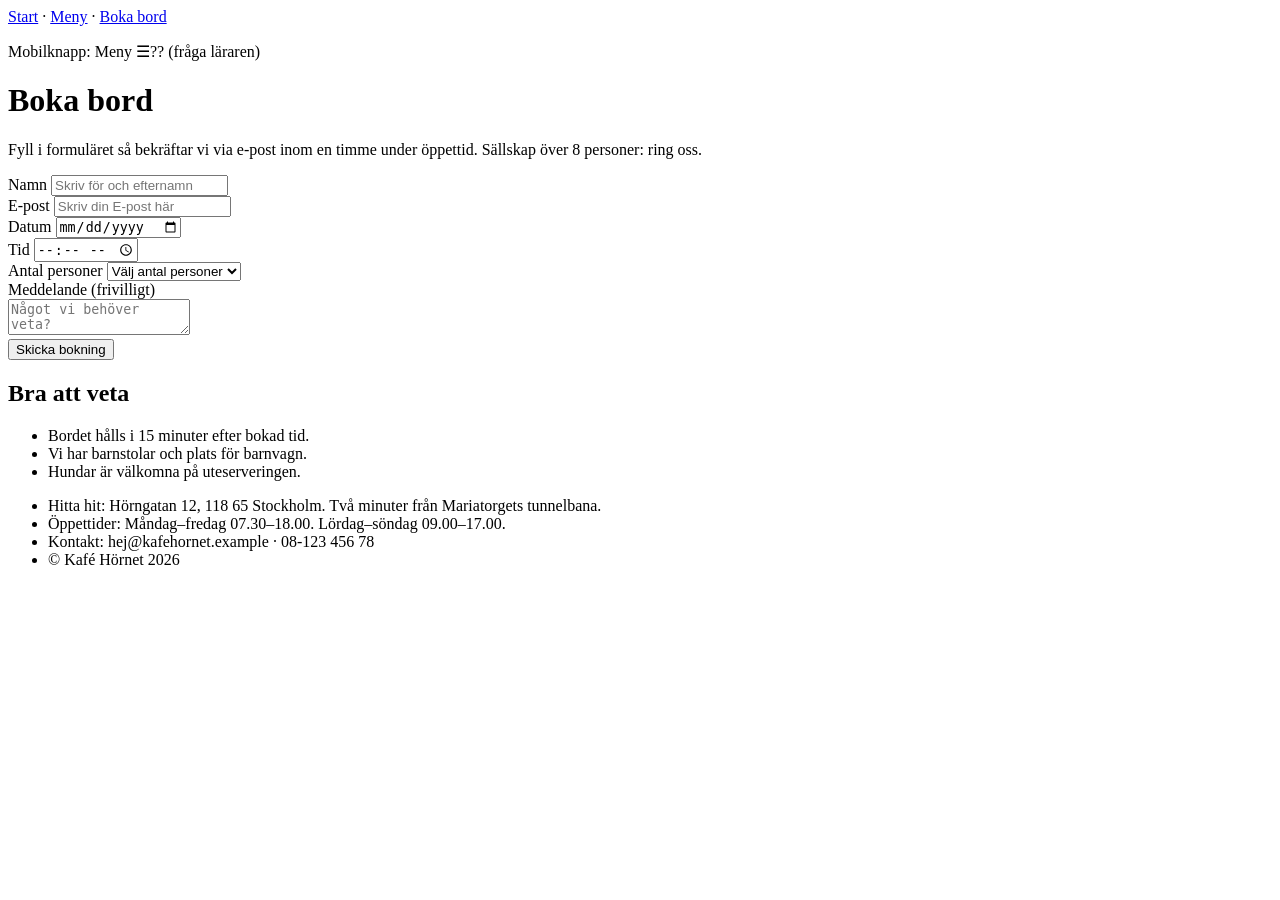
==== booking.html @ 67cbfc7f "Klar med ändringar" ====
<!doctype html>
<html lang="sv">

<head>
    <meta charset="utf-8">
    <title>Kafé Hörnet - boka bord</title>
</head>

<body>
    <nav><a href="index.html">Start</a> · <a href="menu.html">Meny</a> · <a href="booking.html">Boka bord</a></nav>
    <p>Mobilknapp: Meny ☰?? (fråga läraren)</p>
    <header>
        <h1>Boka bord</h1>
        <p>Fyll i formuläret så bekräftar vi via e-post inom en timme under öppettid. Sällskap över 8 personer: ring
            oss.
        </p>
    </header>
    <form>
        <label for="Namn">Namn</label>
        <input type="text" id="Namn" placeholder="Skriv för och efternamn" required>
        <br>
        <label for="Mail">E-post</label>
        <input type="email" id="Mail" placeholder="Skriv din E-post här" required>
        <br>
        <label for="Datum">Datum</label>
        <input type="date" id="Datum" required>
        <br>
        <label for="Tid">Tid</label>
        <input type="time" id="Tid">
        <br>
        <label for="Personer">Antal personer</label>
        <select id="Personer" required>
            <option value="">Välj antal personer</option>
            <option value="1">1</option>
            <option value="2">2</option>
            <option value="3">3</option>
            <option value="4">4</option>
            <option value="5">5</option>
            <option value="6">6</option>
            <option value="7">7</option>
            <option value="8">8</option>
        </select>
        <br>
        <label for="Meddelande">Meddelande (frivilligt)</label>
        <br>
        <textarea id="Meddelande" placeholder="Något vi behöver veta?" rows="2"></textarea>
        <br>
        <button type="submit">Skicka bokning</button>

    </form>

    <h2>Bra att veta</h2>
    <ul>
        <li>Bordet hålls i 15 minuter efter bokad tid.</li>
        <li>Vi har barnstolar och plats för barnvagn.</li>
        <li>Hundar är välkomna på uteserveringen.</li>
    </ul>
    <footer>
        <ul>
            <li>Hitta hit: Hörngatan 12, 118 65 Stockholm. Två minuter från Mariatorgets tunnelbana.
            </li>
            <li>Öppettider: Måndag–fredag 07.30–18.00. Lördag–söndag 09.00–17.00.
            </li>
            <li>Kontakt: hej@kafehornet.example · 08-123 456 78
            </li>
            <li>© Kafé Hörnet 2026
            </li>
        </ul>
    </footer>
</body>

</html>
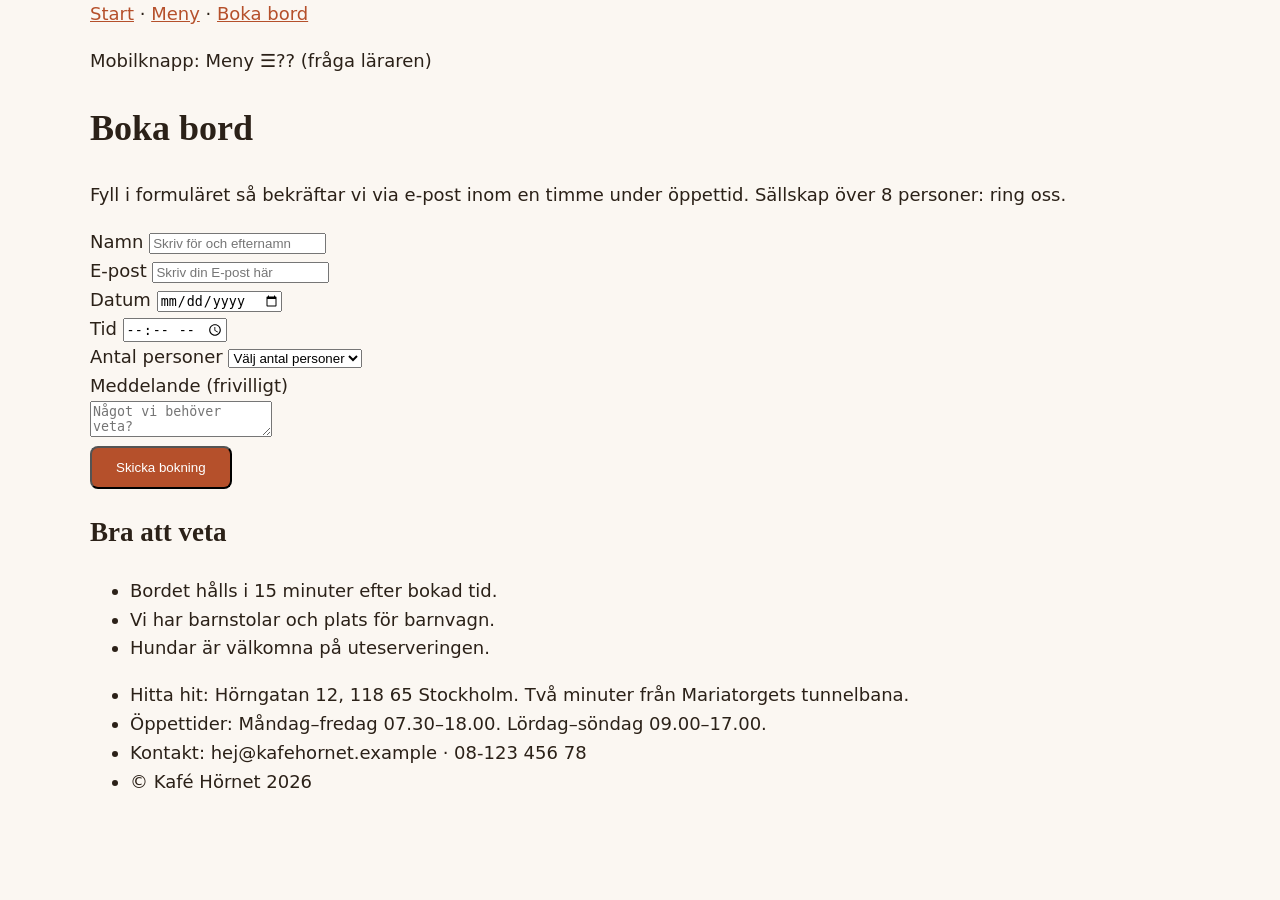
==== commit 323eab65: "Buggfix" ====
--- a/booking.html
+++ b/booking.html
@@ -4,6 +4,7 @@
 <head>
     <meta charset="utf-8">
     <title>Kafé Hörnet - boka bord</title>
+    <link rel="stylesheet" href="style.css">
 </head>
 
 <body>
@@ -15,46 +16,53 @@
             oss.
         </p>
     </header>
-    <form>
-        <label for="Namn">Namn</label>
-        <input type="text" id="Namn" placeholder="Skriv för och efternamn" required>
-        <br>
-        <label for="Mail">E-post</label>
-        <input type="email" id="Mail" placeholder="Skriv din E-post här" required>
-        <br>
-        <label for="Datum">Datum</label>
-        <input type="date" id="Datum" required>
-        <br>
-        <label for="Tid">Tid</label>
-        <input type="time" id="Tid">
-        <br>
-        <label for="Personer">Antal personer</label>
-        <select id="Personer" required>
-            <option value="">Välj antal personer</option>
-            <option value="1">1</option>
-            <option value="2">2</option>
-            <option value="3">3</option>
-            <option value="4">4</option>
-            <option value="5">5</option>
-            <option value="6">6</option>
-            <option value="7">7</option>
-            <option value="8">8</option>
-        </select>
-        <br>
-        <label for="Meddelande">Meddelande (frivilligt)</label>
-        <br>
-        <textarea id="Meddelande" placeholder="Något vi behöver veta?" rows="2"></textarea>
-        <br>
-        <button type="submit">Skicka bokning</button>
+    <main>
+        <div>
+            <form>
+                <label for="Namn">Namn</label>
+                <input type="text" id="Namn" placeholder="Skriv för och efternamn" required>
+                <br>
+                <label for="Mail">E-post</label>
+                <input type="email" id="Mail" placeholder="Skriv din E-post här" required>
+                <br>
+                <label for="Datum">Datum</label>
+                <input type="date" id="Datum" required>
+                <br>
+                <label for="Tid">Tid</label>
+                <input type="time" id="Tid">
+                <br>
+                <label for="Personer">Antal personer</label>
+                <select id="Personer" required>
+                    <option value="">Välj antal personer</option>
+                    <option value="1">1</option>
+                    <option value="2">2</option>
+                    <option value="3">3</option>
+                    <option value="4">4</option>
+                    <option value="5">5</option>
+                    <option value="6">6</option>
+                    <option value="7">7</option>
+                    <option value="8">8</option>
+                </select>
+                <br>
+                <label for="Meddelande">Meddelande (frivilligt)</label>
+                <br>
+                <textarea id="Meddelande" placeholder="Något vi behöver veta?" rows="2"></textarea>
+                <br>
+                <button type="submit">Skicka bokning</button>
 
-    </form>
+            </form>
+        </div>
 
-    <h2>Bra att veta</h2>
-    <ul>
-        <li>Bordet hålls i 15 minuter efter bokad tid.</li>
-        <li>Vi har barnstolar och plats för barnvagn.</li>
-        <li>Hundar är välkomna på uteserveringen.</li>
-    </ul>
+        <section>
+            <h2>Bra att veta</h2>
+            <ul>
+                <li>Bordet hålls i 15 minuter efter bokad tid.</li>
+                <li>Vi har barnstolar och plats för barnvagn.</li>
+                <li>Hundar är välkomna på uteserveringen.</li>
+            </ul>
+        </section>
+    </main>
+
     <footer>
         <ul>
             <li>Hitta hit: Hörngatan 12, 118 65 Stockholm. Två minuter från Mariatorgets tunnelbana.
--- a/style.css
+++ b/style.css
@@ -0,0 +1,43 @@
+/*
+
+
+Kommentar innanför här
+
+
+*/
+
+body {
+    background-color: #FBF7F2;
+    color: #2B2118;
+    font-family: system-ui, Helvetica, Arial, sans-serif;
+    font-size: 18px;
+    line-height: 1.6;
+    max-width: 1100px;
+    margin: 0 auto;
+    padding: 0 24px;
+}
+
+a {
+    color: #B5502B;
+}
+
+a:hover {
+    color: #8F3E20;
+}
+
+h1,
+h2,
+h3 {
+    font-family: Georgia, serif;
+}
+
+button {
+    background-color: #B5502B;
+    color: white;
+    padding: 12px 24px;
+    border-radius: 8px;
+}
+
+button:hover {
+    background-color: #8F3E20;
+}
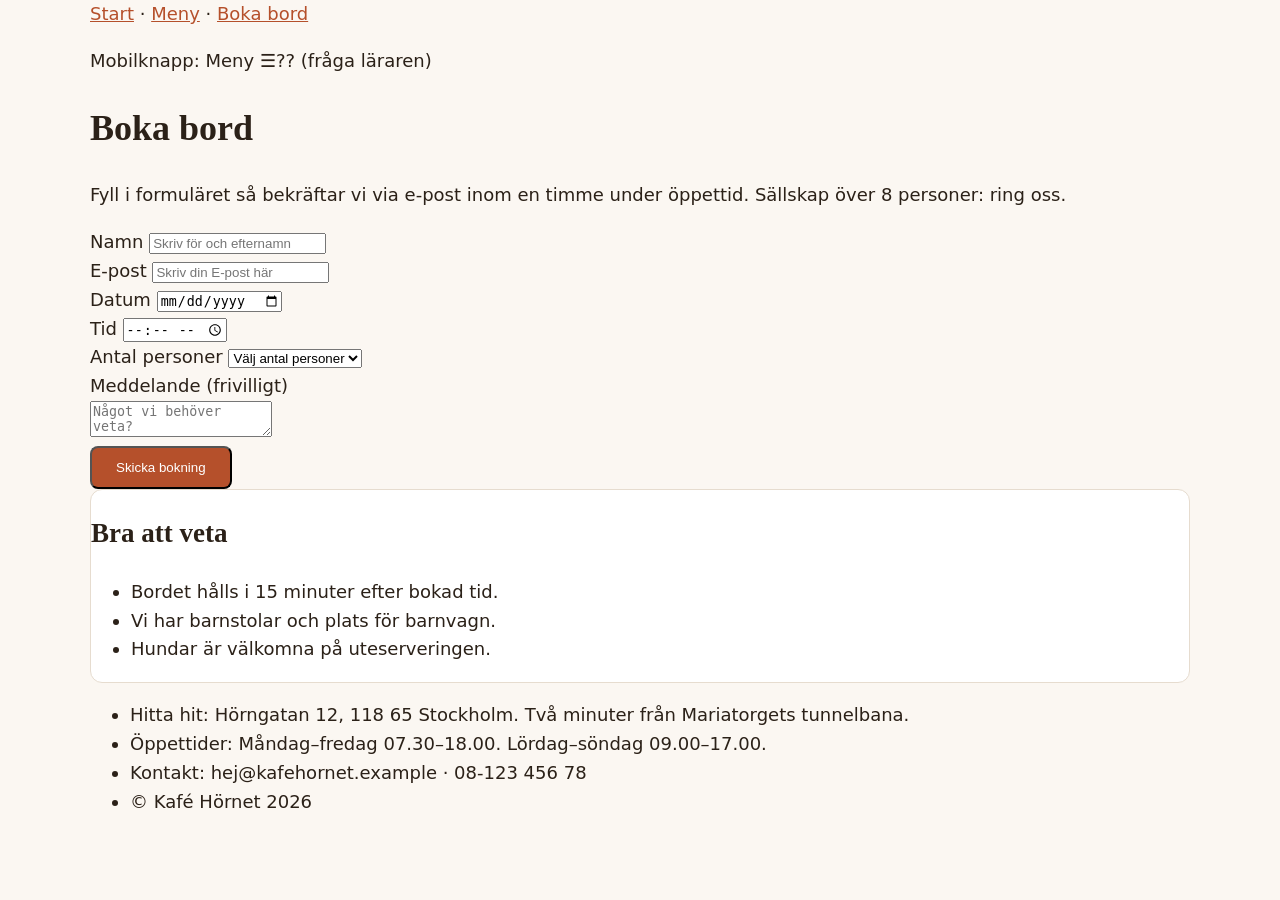
==== commit d927bb4d: "Lite mer då.." ====
--- a/booking.html
+++ b/booking.html
@@ -53,7 +53,7 @@
             </form>
         </div>
 
-        <section>
+        <section class="card">
             <h2>Bra att veta</h2>
             <ul>
                 <li>Bordet hålls i 15 minuter efter bokad tid.</li>
--- a/style.css
+++ b/style.css
@@ -40,4 +40,10 @@
 
 button:hover {
     background-color: #8F3E20;
+}
+
+.card {
+    background-color: #FFFFFF;
+    border: 1px solid #E6DCCF;
+    border-radius: 12px;
 }
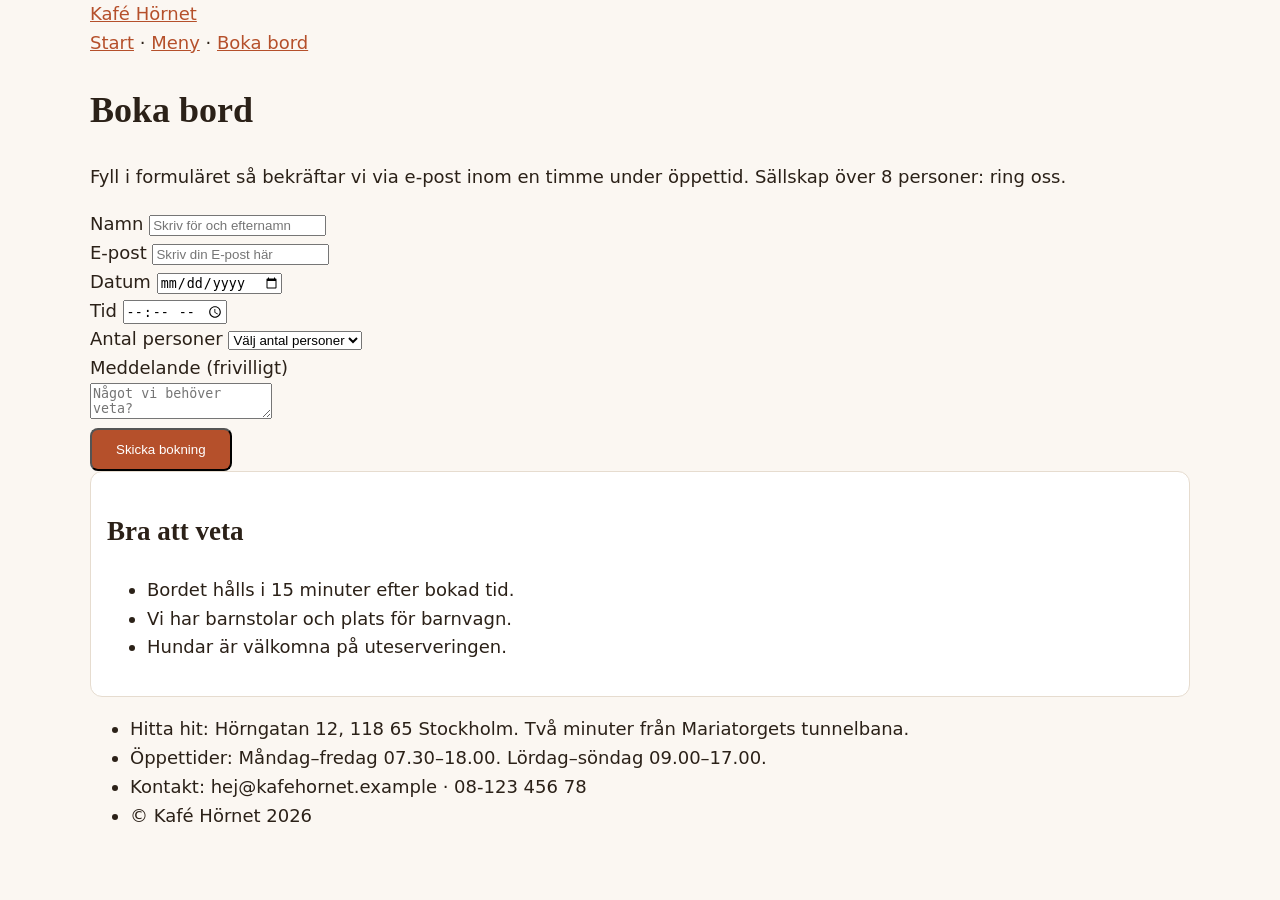
==== commit 3bb2f41c: "Lite mer fixande" ====
--- a/booking.html
+++ b/booking.html
@@ -8,15 +8,20 @@
 </head>
 
 <body>
-    <nav><a href="index.html">Start</a> · <a href="menu.html">Meny</a> · <a href="booking.html">Boka bord</a></nav>
-    <p>Mobilknapp: Meny ☰?? (fråga läraren)</p>
     <header>
+        <a href="index.html" class="logo">Kafé Hörnet</a>
+        <nav>
+            <a href="index.html">Start</a> ·
+            <a href="menu.html">Meny</a> ·
+            <a href="booking.html">Boka bord</a>
+        </nav>
+
+    </header>
+    <main>
         <h1>Boka bord</h1>
         <p>Fyll i formuläret så bekräftar vi via e-post inom en timme under öppettid. Sällskap över 8 personer: ring
             oss.
         </p>
-    </header>
-    <main>
         <div>
             <form>
                 <label for="Namn">Namn</label>
--- a/style.css
+++ b/style.css
@@ -1,7 +1,9 @@
 /*
 
 
-Kommentar innanför här
+light-box finns inte som class i html än
+green-text till javascript?
+error-text till javascript?
 
 
 */
@@ -46,4 +48,25 @@
     background-color: #FFFFFF;
     border: 1px solid #E6DCCF;
     border-radius: 12px;
+    padding: 16px;
+}
+
+.light-box {
+    background-color: #F1E8DC;
+}
+
+.green-text {
+    color: #5E7F5A;
+}
+
+.error-text {
+    color: #C0392B;
+}
+
+@media (max-width: 699px) {
+
+    body {
+        padding: 0 16px;
+    }
+
 }
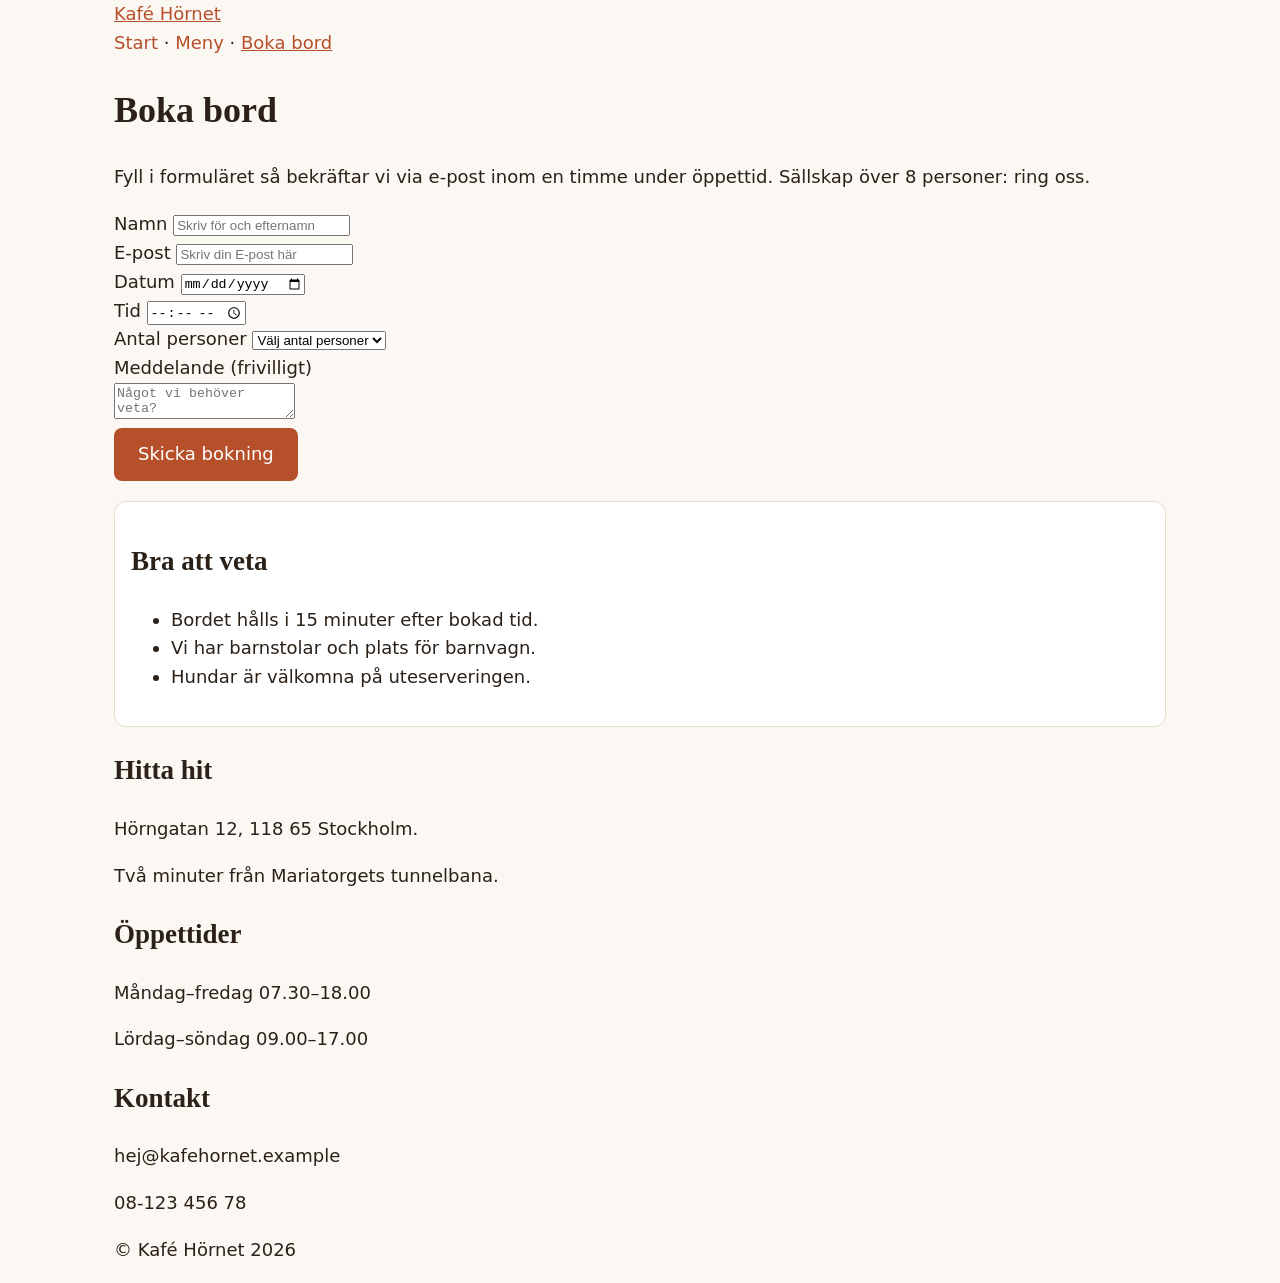
==== commit efb9250a: "jösses" ====
--- a/booking.html
+++ b/booking.html
@@ -13,7 +13,7 @@
         <nav>
             <a href="index.html">Start</a> ·
             <a href="menu.html">Meny</a> ·
-            <a href="booking.html">Boka bord</a>
+            <a href="booking.html" aria-current="page">Boka bord</a>
         </nav>
 
     </header>
@@ -69,17 +69,23 @@
     </main>
 
     <footer>
-        <ul>
-            <li>Hitta hit: Hörngatan 12, 118 65 Stockholm. Två minuter från Mariatorgets tunnelbana.
-            </li>
-            <li>Öppettider: Måndag–fredag 07.30–18.00. Lördag–söndag 09.00–17.00.
-            </li>
-            <li>Kontakt: hej@kafehornet.example · 08-123 456 78
-            </li>
-            <li>© Kafé Hörnet 2026
-            </li>
-        </ul>
-    </footer>
+    <section>
+      <h2>Hitta hit</h2>
+      <p>Hörngatan 12, 118 65 Stockholm.</p>
+      <p>Två minuter från Mariatorgets tunnelbana.</p>
+    </section>
+    <section>
+      <h2>Öppettider</h2>
+      <p>Måndag–fredag 07.30–18.00</p>
+      <p>Lördag–söndag 09.00–17.00</p>
+    </section>
+    <section>
+      <h2>Kontakt</h2>
+      <p>hej@kafehornet.example</p>
+      <p>08-123 456 78</p>
+    </section>
+    <p>© Kafé Hörnet 2026</p>
+  </footer>
 </body>
 
 </html>
--- a/style.css
+++ b/style.css
@@ -7,6 +7,10 @@
 
 
 */
+
+* {
+    box-sizing: border-box;
+}
 
 body {
     background-color: #FBF7F2;
@@ -27,10 +31,32 @@
     color: #8F3E20;
 }
 
+a[aria-current="page"] {
+    text-decoration: underline;
+}
+
+nav a {
+    text-decoration: none;
+}
+
 h1,
 h2,
 h3 {
     font-family: Georgia, serif;
+}
+
+.booking-button {
+    display: inline-block;
+    background-color: #B5502B;
+    color: white;
+    padding: 12px 24px;
+    border-radius: 8px;
+    text-decoration: none;
+}
+
+.booking-button:hover {
+    background-color: #8F3E20;
+    color: white;
 }
 
 button {
@@ -38,10 +64,29 @@
     color: white;
     padding: 12px 24px;
     border-radius: 8px;
+    border: none;
+    font: inherit;
 }
 
 button:hover {
     background-color: #8F3E20;
+}
+
+.hero-image img {
+    display: block;
+    max-width: 100%;
+    height: auto;
+}
+
+.hero {
+    display: flex;
+    align-items: center;
+    gap: 32px;
+}
+
+.hero-text,
+.hero-image {
+    flex: 1;
 }
 
 .card {
@@ -49,11 +94,37 @@
     border: 1px solid #E6DCCF;
     border-radius: 12px;
     padding: 16px;
+    margin: 20px 0;
+}
+
+.card img {
+    display: block;
+    width: 100%;
+    height: auto;
+    border-radius: 8px;
+}
+
+.price {
+    color: #B5502B;
+}
+
+.menu-description {
+    font-size: 0.9em;
+    color: #706860;
+}
+
+.menu-price {
+    color: #B5502B;
+    font-weight: bold;
 }
 
 .light-box {
     background-color: #F1E8DC;
+    padding: 24px;
+    border-radius: 12px;
 }
+
+
 
 .green-text {
     color: #5E7F5A;
@@ -61,12 +132,4 @@
 
 .error-text {
     color: #C0392B;
-}
-
-@media (max-width: 699px) {
-
-    body {
-        padding: 0 16px;
-    }
-
 }
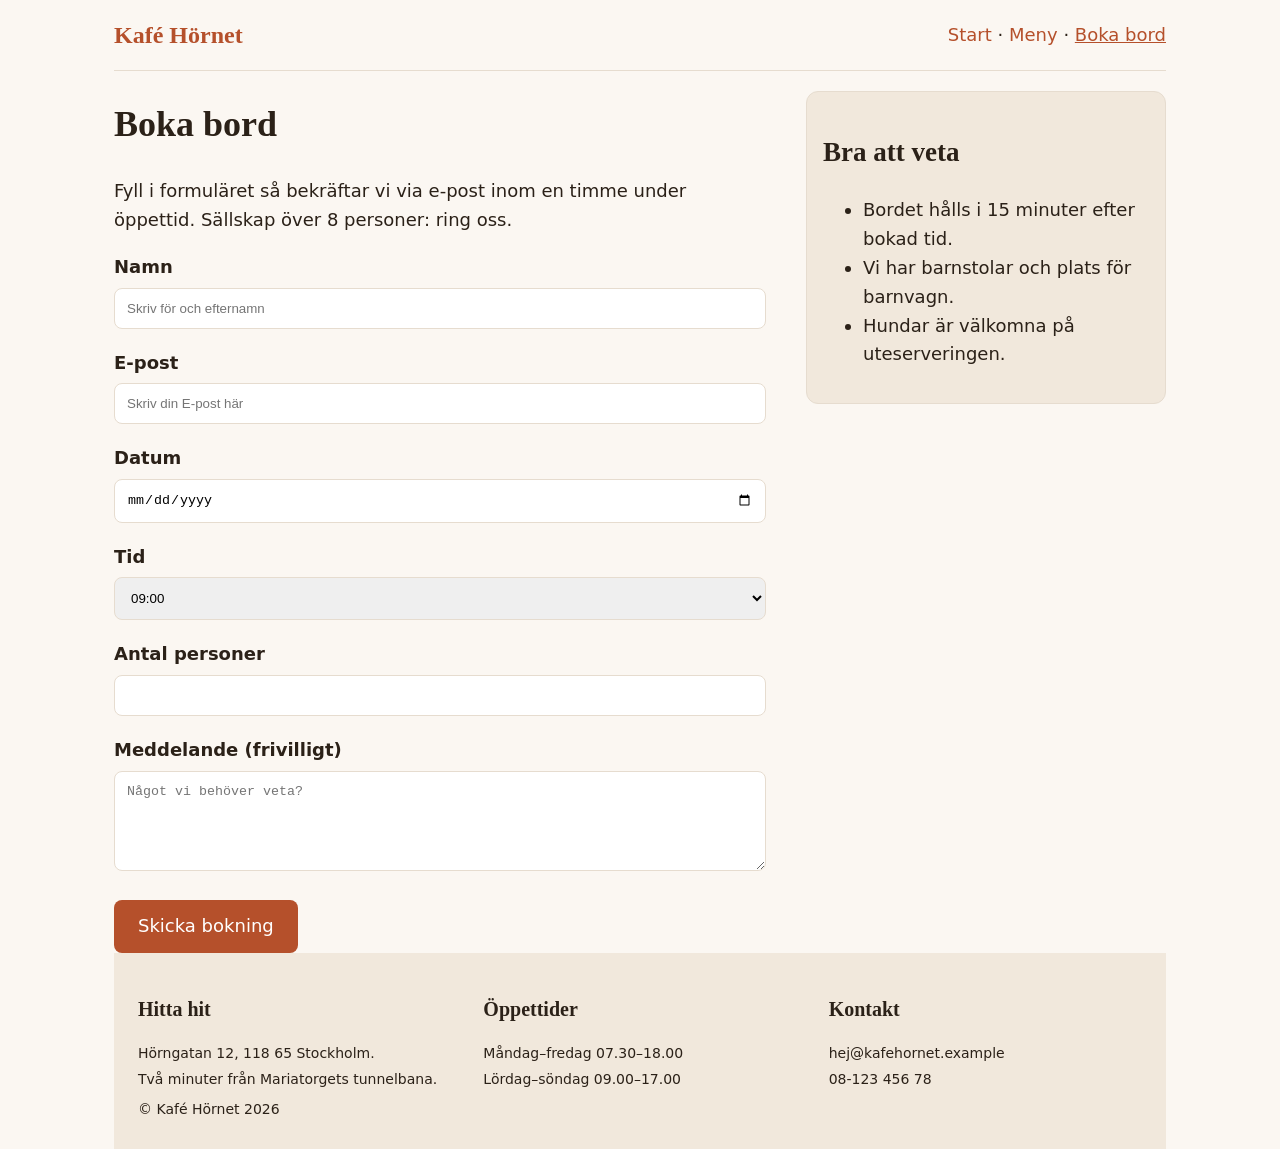
==== commit c5adbedb: "herregud jag har glömt commit" ====
--- a/booking.html
+++ b/booking.html
@@ -3,6 +3,7 @@
 
 <head>
     <meta charset="utf-8">
+    <meta name="viewport" content="width=device-width, initial-scale=1.0">
     <title>Kafé Hörnet - boka bord</title>
     <link rel="stylesheet" href="style.css">
 </head>
@@ -18,74 +19,79 @@
 
     </header>
     <main>
-        <h1>Boka bord</h1>
-        <p>Fyll i formuläret så bekräftar vi via e-post inom en timme under öppettid. Sällskap över 8 personer: ring
-            oss.
-        </p>
-        <div>
-            <form>
-                <label for="Namn">Namn</label>
-                <input type="text" id="Namn" placeholder="Skriv för och efternamn" required>
-                <br>
-                <label for="Mail">E-post</label>
-                <input type="email" id="Mail" placeholder="Skriv din E-post här" required>
-                <br>
-                <label for="Datum">Datum</label>
-                <input type="date" id="Datum" required>
-                <br>
-                <label for="Tid">Tid</label>
-                <input type="time" id="Tid">
-                <br>
-                <label for="Personer">Antal personer</label>
-                <select id="Personer" required>
-                    <option value="">Välj antal personer</option>
-                    <option value="1">1</option>
-                    <option value="2">2</option>
-                    <option value="3">3</option>
-                    <option value="4">4</option>
-                    <option value="5">5</option>
-                    <option value="6">6</option>
-                    <option value="7">7</option>
-                    <option value="8">8</option>
-                </select>
-                <br>
-                <label for="Meddelande">Meddelande (frivilligt)</label>
-                <br>
-                <textarea id="Meddelande" placeholder="Något vi behöver veta?" rows="2"></textarea>
-                <br>
-                <button type="submit">Skicka bokning</button>
+        <div class="booking-layout">
+            <div class="booking-main">
+                <h1>Boka bord</h1>
+                <p>Fyll i formuläret så bekräftar vi via e-post inom en timme under öppettid. Sällskap över 8 personer:
+                    ring
+                    oss.
+                </p>
 
-            </form>
+                <form>
+                    <label for="Namn">Namn</label>
+                    <input type="text" id="Namn" placeholder="Skriv för och efternamn" required>
+
+                    <label for="Mail">E-post</label>
+                    <input type="email" id="Mail" placeholder="Skriv din E-post här" required>
+
+                    <label for="Datum">Datum</label>
+                    <input type="date" id="Datum" required>
+
+                    <label for="Tid">Tid</label>
+                    <select id="Tid">
+                        <option value="09:00">09:00</option>
+                        <option value="10:00">10:00</option>
+                        <option value="11:00">11:00</option>
+                        <option value="12:00">12:00</option>
+                        <option value="13:00">13:00</option>
+                        <option value="14:00">14:00</option>
+                        <option value="15:00">15:00</option>
+                        <option value="16:00">16:00</option>
+                    </select>
+
+                    <label for="Personer">Antal personer</label>
+                    <input type="number" id="Personer" min="1" max="8" required>
+
+                    <label for="Meddelande">Meddelande (frivilligt)</label>
+
+                    <textarea id="Meddelande" placeholder="Något vi behöver veta?" rows="2"></textarea>
+
+                    <button type="submit">Skicka bokning</button>
+
+                </form>
+            </div>
+
+            <section class="card">
+                <h2>Bra att veta</h2>
+                <ul>
+                    <li>Bordet hålls i 15 minuter efter bokad tid.</li>
+                    <li>Vi har barnstolar och plats för barnvagn.</li>
+                    <li>Hundar är välkomna på uteserveringen.</li>
+                </ul>
+            </section>
         </div>
-
-        <section class="card">
-            <h2>Bra att veta</h2>
-            <ul>
-                <li>Bordet hålls i 15 minuter efter bokad tid.</li>
-                <li>Vi har barnstolar och plats för barnvagn.</li>
-                <li>Hundar är välkomna på uteserveringen.</li>
-            </ul>
-        </section>
     </main>
 
     <footer>
-    <section>
-      <h2>Hitta hit</h2>
-      <p>Hörngatan 12, 118 65 Stockholm.</p>
-      <p>Två minuter från Mariatorgets tunnelbana.</p>
-    </section>
-    <section>
-      <h2>Öppettider</h2>
-      <p>Måndag–fredag 07.30–18.00</p>
-      <p>Lördag–söndag 09.00–17.00</p>
-    </section>
-    <section>
-      <h2>Kontakt</h2>
-      <p>hej@kafehornet.example</p>
-      <p>08-123 456 78</p>
-    </section>
-    <p>© Kafé Hörnet 2026</p>
-  </footer>
+        <div class="footer-columns">
+            <section>
+                <h2>Hitta hit</h2>
+                <p>Hörngatan 12, 118 65 Stockholm.</p>
+                <p>Två minuter från Mariatorgets tunnelbana.</p>
+            </section>
+            <section>
+                <h2>Öppettider</h2>
+                <p>Måndag–fredag 07.30–18.00</p>
+                <p>Lördag–söndag 09.00–17.00</p>
+            </section>
+            <section>
+                <h2>Kontakt</h2>
+                <p>hej@kafehornet.example</p>
+                <p>08-123 456 78</p>
+            </section>
+        </div>
+        <p>© Kafé Hörnet 2026</p>
+    </footer>
 </body>
 
 </html>
--- a/style.css
+++ b/style.css
@@ -1,7 +1,6 @@
 /*
 
 
-light-box finns inte som class i html än
 green-text till javascript?
 error-text till javascript?
 
@@ -20,7 +19,24 @@
     line-height: 1.6;
     max-width: 1100px;
     margin: 0 auto;
-    padding: 0 24px;
+    padding: 0 16px;
+}
+
+header {
+    display: flex;
+    flex-direction: column;
+    justify-content: space-between;
+    align-items: flex-start;
+    gap: 8px;
+    padding: 16px 0;
+    border-bottom: 1px solid #E6DCCF;
+}
+
+.logo {
+    font-family: Georgia, serif;
+    font-size: 24px;
+    font-weight: bold;
+    text-decoration: none;
 }
 
 a {
@@ -59,6 +75,42 @@
     color: white;
 }
 
+.booking-layout {
+    display: flex;
+    flex-direction: column;
+    gap: 40px;
+    align-items: stretch;
+}
+
+.booking-main {
+    flex: 2;
+}
+
+.booking-main label {
+    display: block;
+    font-weight: bold;
+    margin-bottom: 6px;
+}
+
+.booking-main input,
+.booking-main select,
+.booking-main textarea {
+    width: 100%;
+    padding: 12px;
+    border: 1px solid #E6DCCF;
+    border-radius: 8px;
+    margin-bottom: 20px;
+}
+
+.booking-main textarea {
+    min-height: 100px;
+}
+
+.booking-layout .card {
+    flex: 1;
+    background-color: #F1E8DC;
+}
+
 button {
     background-color: #B5502B;
     color: white;
@@ -80,6 +132,7 @@
 
 .hero {
     display: flex;
+    flex-direction: column;
     align-items: center;
     gap: 32px;
 }
@@ -111,11 +164,52 @@
 .menu-description {
     font-size: 0.9em;
     color: #706860;
+    margin: 4px 0 0;
 }
 
 .menu-price {
     color: #B5502B;
     font-weight: bold;
+    white-space: nowrap;
+}
+
+.vegan-label {
+    background-color: #5E7F5A;
+    color: white;
+    font-size: 12px;
+    padding: 3px 8px;
+    border-radius: 12px;
+}
+
+.menu-item {
+    list-style: none;
+    border-bottom: 1px solid #E6DCCF;
+    padding: 16px 0;
+    display: flex;
+    justify-content: space-between;
+    align-items: flex-start;
+    gap: 16px;
+}
+
+.menu-section {
+    margin-bottom: 48px;
+}
+
+.menu-list {
+    padding-left: 0;
+    margin-top: 0;
+}
+
+.favorites {
+    display: flex;
+    flex-direction: column;
+    gap: 20px;
+    list-style: none;
+    padding-left: 0;
+}
+
+.favorites .card {
+    flex: 1;
 }
 
 .light-box {
@@ -124,7 +218,29 @@
     border-radius: 12px;
 }
 
-
+footer {
+    background-color: #F1E8DC;
+    padding: 24px;
+}
+
+.footer-columns {
+    display: flex;
+    flex-direction: column;
+    gap: 32px;
+}
+
+.footer-columns section {
+    flex: 1;
+}
+
+footer h2 {
+    font-size: 20px;
+}
+
+footer p {
+    font-size: 14px;
+    margin: 4px 0;
+}
 
 .green-text {
     color: #5E7F5A;
@@ -132,4 +248,32 @@
 
 .error-text {
     color: #C0392B;
+}
+
+@media (min-width: 700px) {
+    body {
+        padding: 0 24px;
+    }
+
+    header {
+        flex-direction: row;
+        align-items: center;
+    }
+
+    .footer-columns {
+        flex-direction: row;
+    }
+
+    .favorites {
+        flex-direction: row;
+    }
+
+    .hero {
+        flex-direction: row;
+    }
+
+    .booking-layout {
+        flex-direction: row;
+        align-items: flex-start;
+    }
 }
